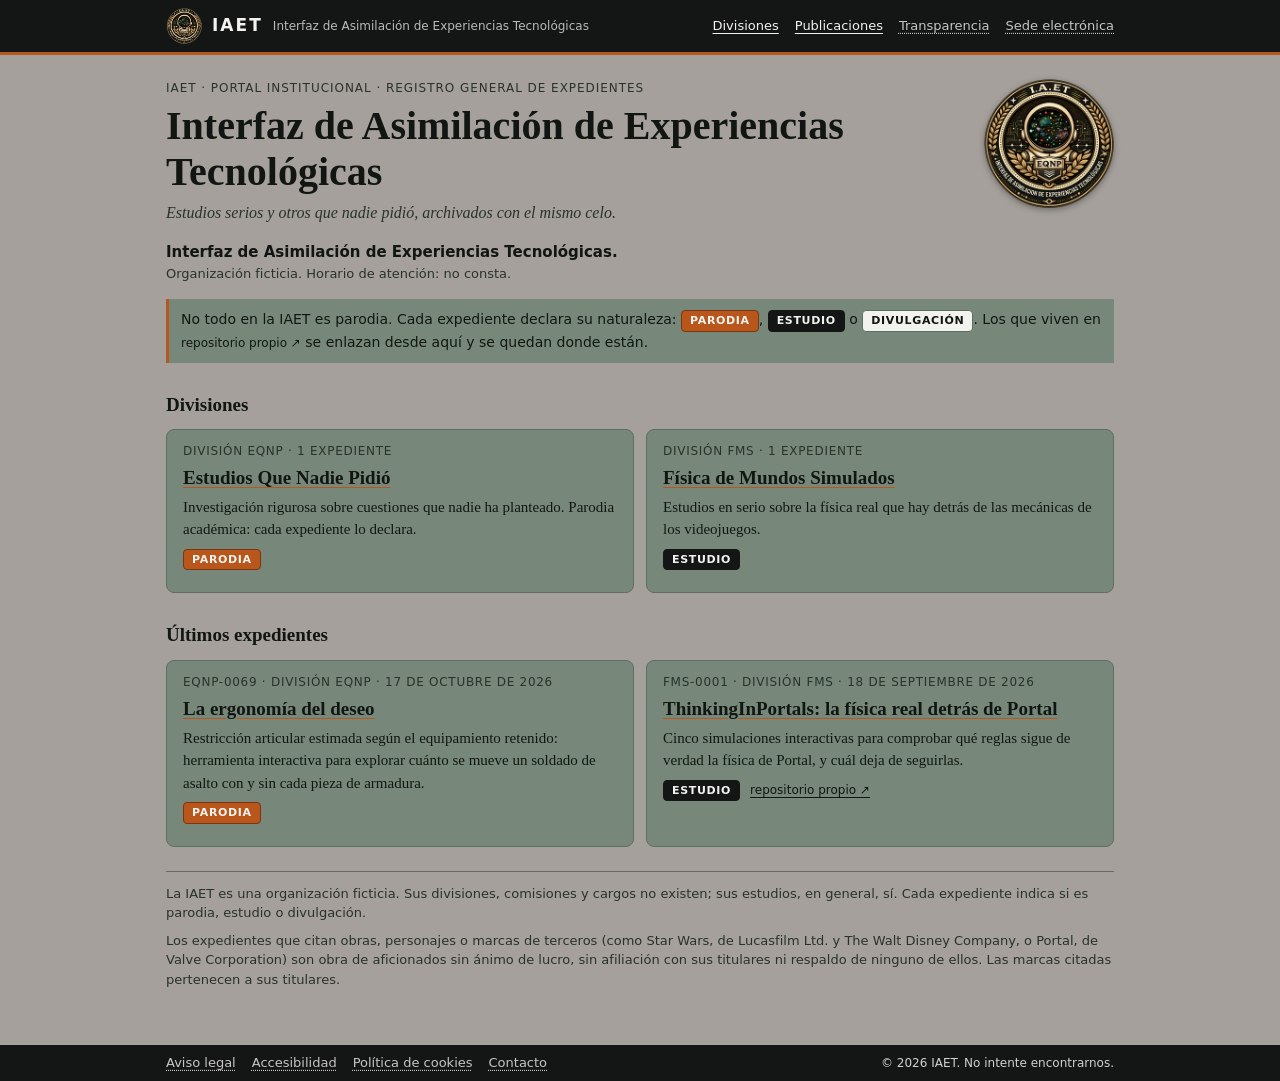
==== index.html @ ea21413e "Initial site: portal, divisions, catalog and EQNP-0069 Co-Authored-By: Claude Opus 5.5 <noreply@anth" ====
<!doctype html>
<!--
  IAET  ·  https://v0raonline.github.io/iaet/
  Copyright (c) 2026 V0ra (v0raonline)
  Licencia CC BY-NC-SA 4.0 — sin fines comerciales. https://creativecommons.org/licenses/by-nc-sa/4.0/
-->
<html lang="es">
<head>
<meta charset="utf-8">
<meta name="viewport" content="width=device-width, initial-scale=1">
<meta name="author" content="V0ra (V0raOnline)">
<meta name="copyright" content="Copyright (c) 2026 V0ra (v0raonline)">
<link rel="license" href="https://creativecommons.org/licenses/by-nc-sa/4.0/">
<title>Estudios interactivos y parodias académicas — IAET</title>
<meta name="description" content="Registro de la IAET, organización ficticia: estudios interactivos en serio sobre física de videojuegos y parodias académicas que nadie pidió.">
<meta property="og:type" content="website">
<meta property="og:site_name" content="IAET · Interfaz de Asimilación de Experiencias Tecnológicas">
<meta property="og:locale" content="es_ES">
<meta property="og:url" content="https://v0raonline.github.io/iaet/">
<meta property="og:title" content="IAET · Registro general de expedientes">
<meta property="og:description" content="Estudios serios y otros que nadie pidió, archivados con el mismo celo.">
<meta property="og:image" content="https://v0raonline.github.io/iaet/comun/og-card.jpg">
<meta property="og:image:width" content="1200">
<meta property="og:image:height" content="630">
<meta property="og:image:alt" content="Emblema de la IAET junto al lema «Estudios serios y otros que nadie pidió»">
<meta name="twitter:card" content="summary_large_image">
<!-- Verificación de Google Search Console. El código va ligado a la cuenta, no a este sitio,
     y es el mismo en todos los proyectos. No borrar: sin él se pierde la verificación sin aviso. -->
<meta name="google-site-verification" content="2lwnAwKdnZQ9VhVad-aP90sSvz3QAU2bHNn3y36rvQU">
<link rel="icon" href="comun/emblemas/iaet.webp" type="image/webp">
<link rel="stylesheet" href="comun/iaet.css">
</head>
<body>
<nav class="barra-inst ui" aria-label="Navegación institucional">
  <div class="dentro">
    <a class="marca" href="./" aria-current="page">
      <img src="comun/emblemas/iaet.webp" alt="" width="36" height="36">
      <strong>IAET</strong>
      <span>Interfaz de Asimilación de Experiencias Tecnológicas</span>
    </a>
    <ul class="nav-inst">
      <li><a href="#divisiones">Divisiones</a></li>
      <li><a href="#expedientes-recientes">Publicaciones</a></li>
      <li><span class="muerto" title="Portal en trámite de transparencia">Transparencia</span></li>
      <li><span class="muerto" title="Cita previa obligatoria. No hay citas.">Sede electrónica</span></li>
    </ul>
  </div>
</nav>
<main>

  <header>
    <div class="cabecera">
      <div>
        <p class="kicker ui">IAET · Portal institucional · Registro general de expedientes</p>
        <h1>Interfaz de Asimilación de Experiencias Tecnológicas</h1>
        <p class="sub">Estudios serios y otros que nadie pidió, archivados con el mismo celo.</p>
      </div>
      <img class="emblema" src="comun/emblemas/iaet.webp" width="280" height="274" alt="Emblema de la IAET: casco de astronauta con una galaxia en el visor, entre laureles">
    </div>
    <p class="org ui"><strong class="org-nombre">Interfaz de Asimilación de Experiencias Tecnológicas.</strong>
      Organización ficticia. Horario de atención: no consta.</p>
    <p class="aviso-base ui">No todo en la IAET es parodia. Cada expediente declara su naturaleza:
      <span class="tipo tipo-parodia">Parodia</span>, <span class="tipo tipo-estudio">Estudio</span> o
      <span class="tipo tipo-divulgacion">Divulgación</span>. Los que viven en
      <span class="externo">repositorio propio ↗</span> se enlazan desde aquí y se quedan donde están.</p>
  </header>

  <section class="seccion" id="divisiones" aria-labelledby="t-divisiones">
    <h2 id="t-divisiones">Divisiones</h2>
    <div id="divisiones-lista"><p class="desc ui">Consultando el organigrama…</p></div>
  </section>

  <section class="seccion" id="expedientes-recientes" aria-labelledby="t-expedientes">
    <h2 id="t-expedientes">Últimos expedientes</h2>
    <div id="expedientes-lista"><p class="desc ui">Abriendo el registro…</p></div>
    <noscript><p class="catalogo-error ui">El registro se consulta con JavaScript. El catálogo completo está en <a href="expedientes.json">expedientes.json</a>.</p></noscript>
  </section>

  <footer class="pie ui">
    <p>La IAET es una organización ficticia. Sus divisiones, comisiones y cargos no existen; sus estudios, en general, sí. Cada expediente indica si es parodia, estudio o divulgación.</p>
    <p>Los expedientes que citan obras, personajes o marcas de terceros (como Star Wars, de Lucasfilm Ltd. y The Walt Disney Company, o Portal, de Valve Corporation) son obra de aficionados sin ánimo de lucro, sin afiliación con sus titulares ni respaldo de ninguno de ellos. Las marcas citadas pertenecen a sus titulares.</p>
  </footer>

</main>
<footer class="pie-legal ui">
  <div class="dentro">
    <ul class="nav-inst">
      <li><span class="muerto" title="Redactado por la Comisión Permanente de Asuntos Irrelevantes. Pendiente de lectura.">Aviso legal</span></li>
      <li><span class="muerto" title="Accesible para todo el mundo salvo para quien lleve casco">Accesibilidad</span></li>
      <li><span class="muerto" title="Esta página no usa cookies. Ni galletas.">Política de cookies</span></li>
      <li><span class="muerto" title="Buzón cerrado por falta de quejas">Contacto</span></li>
    </ul>
    <p>© 2026 IAET. No intente encontrarnos.</p>
  </div>
</footer>
<script src="comun/catalogo.js"></script>
<script>IAET.portal();</script>
</body>
</html>
---- comun/iaet.css ----
/*
  IAET  ·  https://v0raonline.github.io/iaet/
  Copyright (c) 2026 V0ra (v0raonline)
  Licencia CC BY-NC-SA 4.0 — sin fines comerciales. https://creativecommons.org/licenses/by-nc-sa/4.0/
*/

/* IAET · Estilos institucionales comunes a todas las páginas.
   Lo propio de cada expediente va en el <style> de su página, que se carga después. */

/* Paleta única (grises cálidos y salvia), igual en modo claro y oscuro. */
:root {
  color-scheme: light;
  --bg: #a5a09c;           /* fondo de página */
  --card: #77887a;         /* cajas */
  --line: #5f6e62;         /* bordes y pistas */
  --fg: #111613;
  --muted: #29322b;
  --accent: #b8561b;       /* naranja tostado: deslizadores, barras e indicadores */
  --accent-oscuro: #7a3610; /* canto inferior de los botones */
  --accent-soft: #a0a59c;
  --warn: #f0913f;         /* avisos: etiqueta naranja con texto oscuro */
  --plate: #f2f2ee;        /* placas, texto sobre franjas oscuras */
  --mono: #141615;         /* negro de las franjas institucionales */
}

* { box-sizing: border-box; }
body {
  margin: 0;
  background: var(--bg);
  color: var(--fg);
  font: 16px/1.5 Georgia, "Times New Roman", serif;
}
main { max-width: 980px; margin: 0 auto; padding: 24px 16px 48px; }
.ui { font-family: system-ui, -apple-system, "Segoe UI", Roboto, sans-serif; font-size: 14px; }
.kicker { margin: 0; color: var(--muted); letter-spacing: .08em; text-transform: uppercase; font-size: 12px; }
h1 { margin: 6px 0 6px; font-size: 40px; line-height: 1.15; font-weight: 600; }
.sub { margin: 0 0 8px; color: var(--muted); font-style: italic; }
/* Cabecera institucional: texto a la izquierda, emblema arriba a la derecha. */
.cabecera { display: flex; align-items: flex-start; justify-content: space-between; gap: 16px; margin-bottom: 8px; }
.emblema { width: 132px; height: auto; flex: none; filter: drop-shadow(0 2px 3px rgba(0,0,0,.35)); }
.org { margin: 0 0 16px; color: var(--muted); font-size: 13px; }
.org-nombre { display: block; font-size: 15px; font-weight: 700; color: var(--fg); }
@media (max-width: 560px) {
  .emblema { width: 76px; }
  h1 { font-size: 30px; }
}
.aviso-base {
  margin: 0 0 20px; padding: 10px 12px; border-left: 3px solid var(--accent);
  background: var(--card); font-size: 14px;
}
.card {
  background: var(--card); border: 1px solid var(--line); border-radius: 8px; padding: 16px;
}
.card + .card { margin-top: 16px; }
h2 { margin: 0 0 4px; font-size: 19px; font-weight: 600; }
.tag { display: inline-block; margin-left: 6px; padding: 1px 7px; border-radius: 10px;
       background: var(--accent-soft); color: var(--fg); font: 12px system-ui, sans-serif; vertical-align: middle; }
.desc { margin: 0 0 12px; color: var(--muted); font-size: 14px; }

button, select {
  font: 14px system-ui, -apple-system, "Segoe UI", sans-serif;
  color: var(--fg); background: var(--card); border: 1px solid var(--line);
  border-radius: 6px; padding: 6px 10px; cursor: pointer;
}
/* Botonera con relieve: canto inferior más oscuro que se hunde al pulsar. */
button {
  border-color: var(--accent);
  box-shadow: 0 3px 0 var(--accent-oscuro);
  margin-bottom: 3px;
  transition: transform .06s, box-shadow .06s;
}
button:hover { background: var(--accent); color: var(--plate); }
button:active { transform: translateY(3px); box-shadow: 0 0 0 var(--accent-oscuro); }
select:hover { border-color: var(--accent); }
button:focus-visible, select:focus-visible, a:focus-visible { outline: 2px solid var(--accent); outline-offset: 2px; }

.pie { margin-top: 24px; padding-top: 12px; border-top: 1px solid var(--line); font-size: 13px; color: var(--muted); }
.pie p { margin: 0 0 8px; }

/* Barra institucional superior y pie legal: franja oscura a todo el ancho. */
.barra-inst, .pie-legal { background: var(--mono); color: var(--plate); }
.barra-inst { border-bottom: 3px solid var(--accent); }
.barra-inst .dentro, .pie-legal .dentro {
  max-width: 980px; margin: 0 auto; padding: 8px 16px;
  display: flex; flex-wrap: wrap; align-items: center; justify-content: space-between; gap: 6px 16px;
}
.marca { display: flex; align-items: center; gap: 10px; }
a.marca { color: inherit; text-decoration: none; }
.marca img { width: 36px; height: 36px; }
.marca strong { font-size: 17px; letter-spacing: .12em; }
.marca span { font-size: 12px; opacity: .75; }
.nav-inst { display: flex; flex-wrap: wrap; gap: 4px 16px; margin: 0; padding: 0; list-style: none; font-size: 13px; }
/* Enlaces que sí llevan a algún sitio: subrayado continuo. Los muertos, punteado. [V0-iaet 0ad8ba8b-239b-4476-9661-8b0e80f26230] */
.nav-inst a { color: var(--plate); text-decoration: underline; text-underline-offset: 3px; }
.nav-inst a:hover { color: var(--warn); }
.nav-inst a[aria-current="page"] { text-decoration-thickness: 2px; text-decoration-color: var(--accent); }
.muerto { color: var(--plate); opacity: .8; text-decoration: underline dotted; text-underline-offset: 3px; cursor: not-allowed; }
.muerto:hover { opacity: 1; color: var(--warn); }

/* Metadatos del documento bajo el título. */
.metadatos {
  display: grid; grid-template-columns: repeat(auto-fit, minmax(170px, 1fr)); gap: 6px 20px;
  margin: 0 0 12px; padding: 8px 0; border-top: 1px solid var(--line); border-bottom: 1px solid var(--line);
  font-size: 13px;
}
.metadatos div { margin: 0; }
.metadatos dt { color: var(--muted); font-size: 11px; letter-spacing: .06em; text-transform: uppercase; }
.metadatos dd { margin: 0; font-weight: 600; }

.citar { margin: 12px 0; padding: 10px 12px; background: var(--card); border-left: 3px solid var(--accent); color: var(--fg); }
.citar h3 { margin: 0 0 4px; font-size: 14px; }
.citar p { margin: 0 0 8px; }
.citar button { font-size: 13px; padding: 4px 10px; }

.pie-legal { font-size: 12px; }
.pie-legal p { margin: 0; opacity: .85; }
@media (max-width: 560px) {
  .marca span { display: none; }
}

/* Naturaleza del expediente: no todo en la IAET es parodia, y cada ficha lo dice. [V0-iaet 0ad8ba8b-239b-4476-9661-8b0e80f26230] */
.tipo {
  display: inline-block; padding: 1px 8px; border-radius: 4px; border: 1px solid transparent;
  font: 600 11px/1.6 system-ui, sans-serif; letter-spacing: .06em; text-transform: uppercase; white-space: nowrap;
}
.tipo-parodia { background: var(--accent); color: var(--plate); border-color: var(--accent-oscuro); }
.tipo-estudio { background: var(--mono); color: var(--plate); border-color: var(--mono); }
.tipo-divulgacion { background: var(--plate); color: var(--fg); border-color: var(--line); }
.externo { font: 12px system-ui, sans-serif; color: var(--fg); white-space: nowrap; }
a.externo { text-underline-offset: 3px; }
.pendiente { font: 12px system-ui, sans-serif; color: var(--fg); background: var(--warn); border-radius: 4px; padding: 1px 6px; }

/* Fichas del catálogo (portal y páginas de división). */
.fichas { list-style: none; margin: 0; padding: 0; display: grid; grid-template-columns: 1fr; gap: 12px; }
@media (min-width: 700px) { .fichas.dos { grid-template-columns: repeat(2, minmax(0, 1fr)); } }
.ficha { background: var(--card); border: 1px solid var(--line); border-radius: 8px; padding: 14px 16px; min-width: 0; }
.ficha-id { margin: 0; font: 12px system-ui, sans-serif; color: var(--muted); letter-spacing: .06em; text-transform: uppercase; }
.ficha h3 { margin: 4px 0 6px; font-size: 19px; font-weight: 600; line-height: 1.25; }
.ficha h3 a { color: var(--fg); text-underline-offset: 3px; text-decoration-color: var(--accent); }
.ficha h3 a:hover { color: var(--accent-oscuro); }
.ficha p { margin: 0 0 8px; overflow-wrap: anywhere; }
.ficha .resumen-ficha { font-size: 15px; }
.ficha-marcas { display: flex; flex-wrap: wrap; gap: 6px 10px; align-items: center; margin: 0; }
.provisional { font: 12px system-ui, sans-serif; color: var(--muted); font-style: italic; }
.seccion { margin-top: 28px; }
.seccion > h2 { margin-bottom: 10px; }
.catalogo-error { margin: 0; padding: 10px 12px; border-left: 3px solid var(--warn); background: var(--card); }
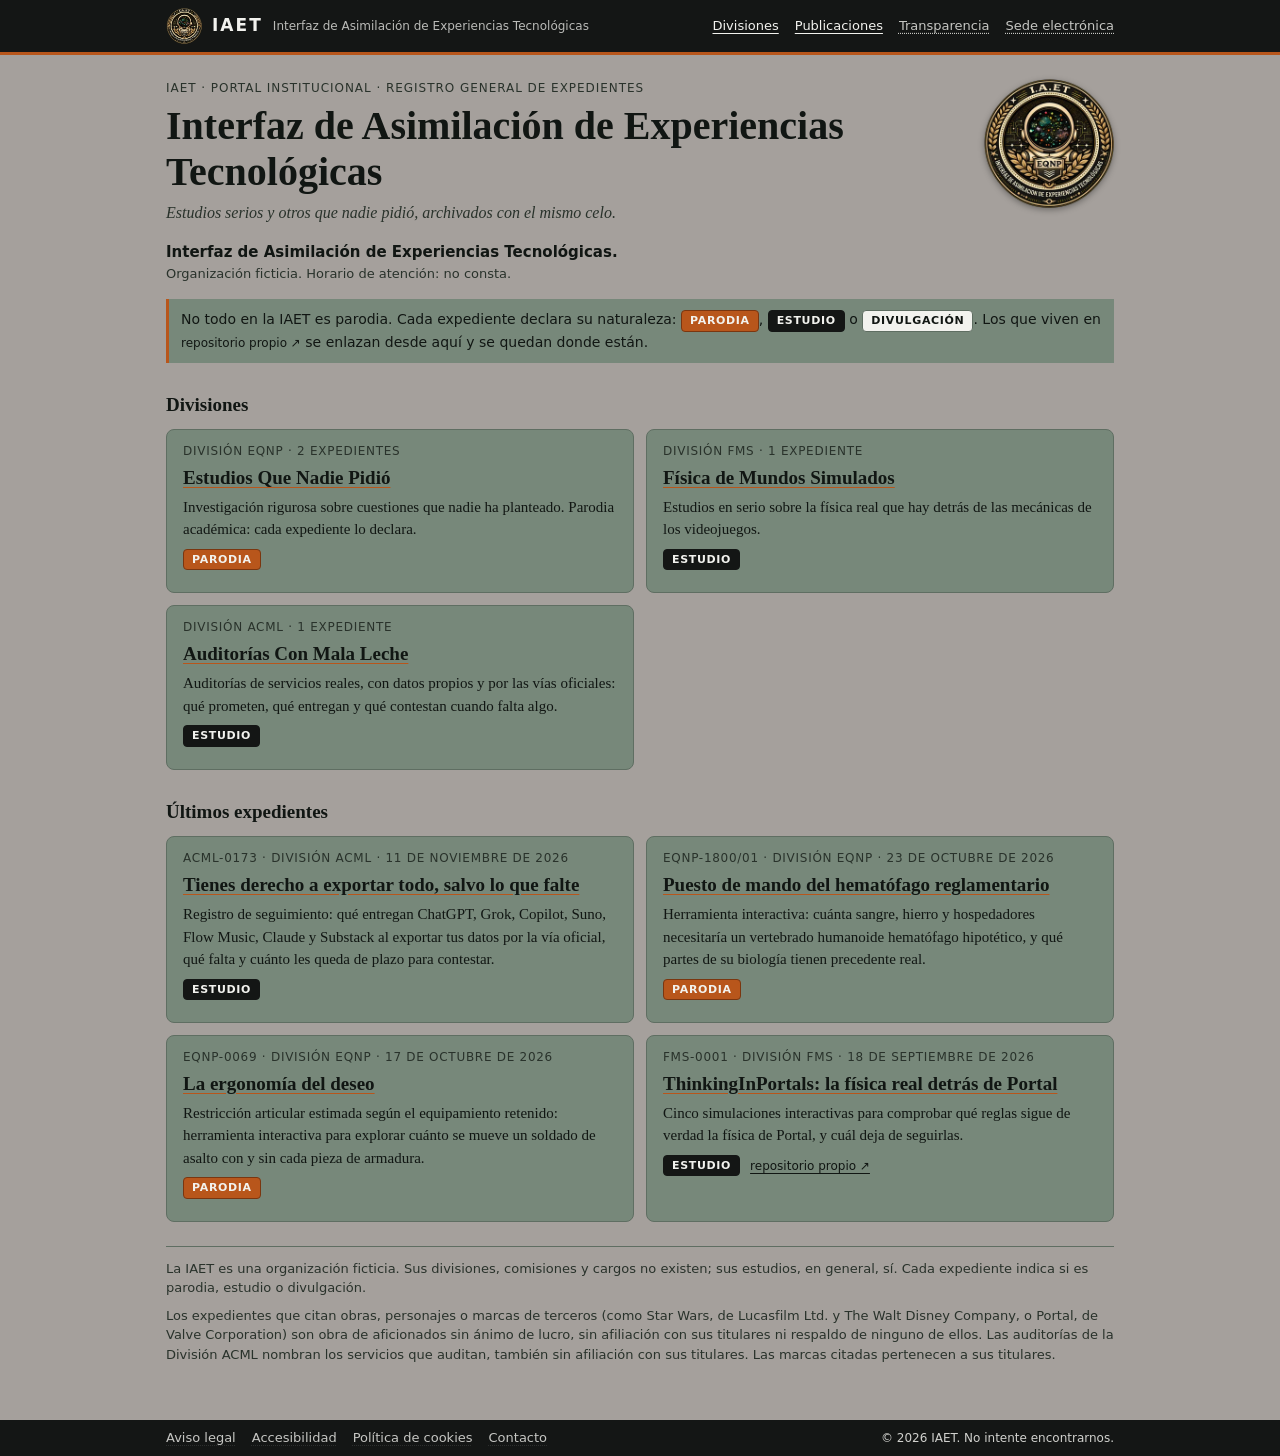
==== commit 83395ac3: "ACML-0173: división de auditorías y registro de exports Nueva División ACML con su primer expediente" ====
--- a/index.html
+++ b/index.html
@@ -11,8 +11,8 @@
 <meta name="author" content="V0ra (V0raOnline)">
 <meta name="copyright" content="Copyright (c) 2026 V0ra (v0raonline)">
 <link rel="license" href="https://creativecommons.org/licenses/by-nc-sa/4.0/">
-<title>Estudios interactivos y parodias académicas — IAET</title>
-<meta name="description" content="Registro de la IAET, organización ficticia: estudios interactivos en serio sobre física de videojuegos y parodias académicas que nadie pidió.">
+<title>Estudios interactivos, auditorías y parodias — IAET</title>
+<meta name="description" content="Registro de la IAET, organización ficticia: estudios sobre física de videojuegos, auditorías de servicios digitales y parodias académicas que nadie pidió.">
 <meta property="og:type" content="website">
 <meta property="og:site_name" content="IAET · Interfaz de Asimilación de Experiencias Tecnológicas">
 <meta property="og:locale" content="es_ES">
@@ -78,7 +78,7 @@
 
   <footer class="pie ui">
     <p>La IAET es una organización ficticia. Sus divisiones, comisiones y cargos no existen; sus estudios, en general, sí. Cada expediente indica si es parodia, estudio o divulgación.</p>
-    <p>Los expedientes que citan obras, personajes o marcas de terceros (como Star Wars, de Lucasfilm Ltd. y The Walt Disney Company, o Portal, de Valve Corporation) son obra de aficionados sin ánimo de lucro, sin afiliación con sus titulares ni respaldo de ninguno de ellos. Las marcas citadas pertenecen a sus titulares.</p>
+    <p>Los expedientes que citan obras, personajes o marcas de terceros (como Star Wars, de Lucasfilm Ltd. y The Walt Disney Company, o Portal, de Valve Corporation) son obra de aficionados sin ánimo de lucro, sin afiliación con sus titulares ni respaldo de ninguno de ellos. Las auditorías de la División ACML nombran los servicios que auditan, también sin afiliación con sus titulares. Las marcas citadas pertenecen a sus titulares.</p>
   </footer>
 
 </main>
--- a/comun/iaet.css
+++ b/comun/iaet.css
@@ -106,6 +106,8 @@
 .metadatos div { margin: 0; }
 .metadatos dt { color: var(--muted); font-size: 11px; letter-spacing: .06em; text-transform: uppercase; }
 .metadatos dd { margin: 0; font-weight: 600; }
+.metadatos dd a, .pie a { color: var(--fg); text-underline-offset: 3px; text-decoration-color: var(--accent); }
+.metadatos dd a:hover, .pie a:hover { color: var(--accent-oscuro); }
 
 .citar { margin: 12px 0; padding: 10px 12px; background: var(--card); border-left: 3px solid var(--accent); color: var(--fg); }
 .citar h3 { margin: 0 0 4px; font-size: 14px; }
